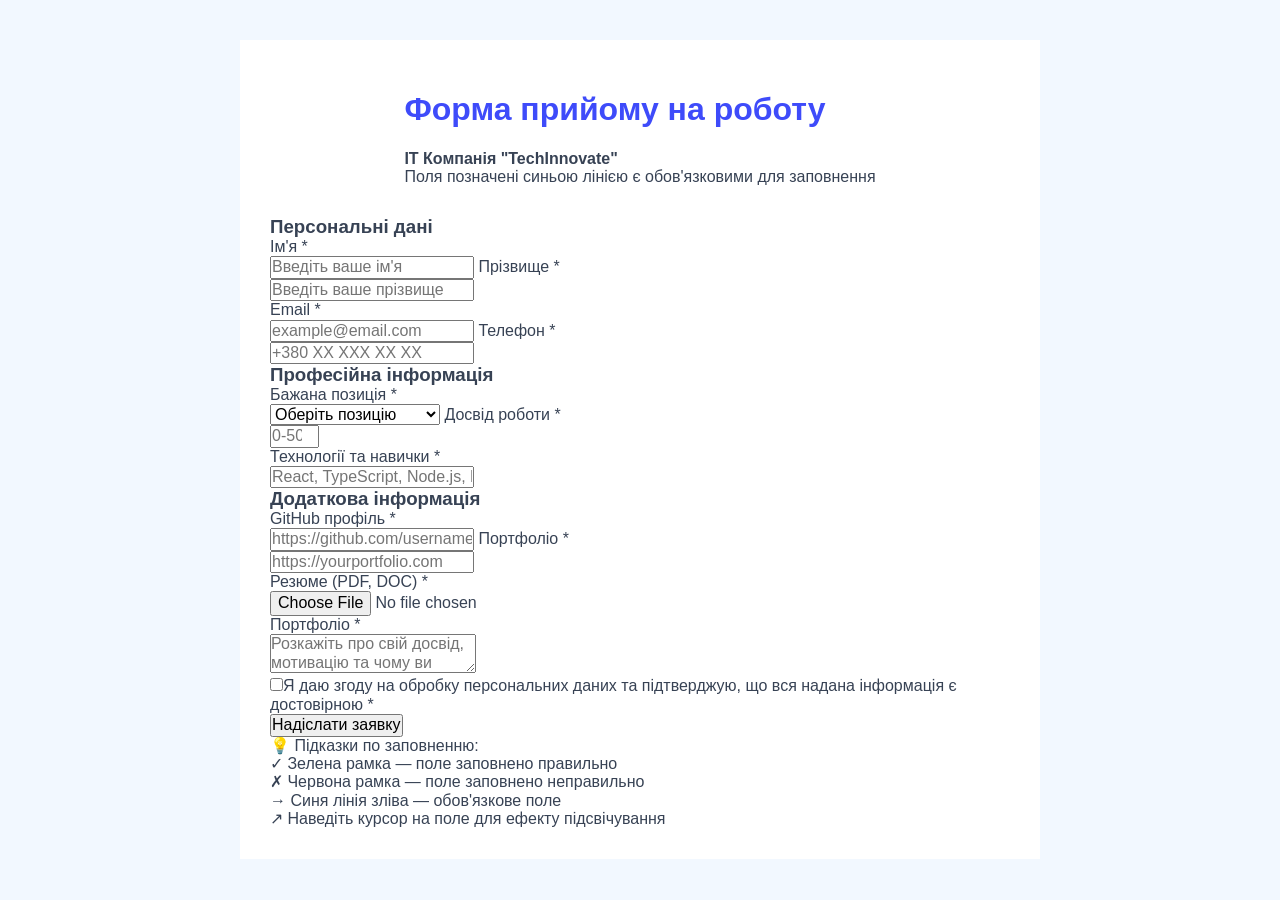
==== less_15/index.html @ 9cc2b10b "Add files via upload" ====
<!DOCTYPE html>
<html lang="en">
<head>
    <meta charset="UTF-8">
    <link rel="stylesheet" href="style/style.css" type="text/css">
    <link rel="stylesheet" href="style/normalize.css">
    <title>Title</title>
</head>
<body>
<div class="wrapper1">
<header>
    <div class="wrapper header-content">
        <h1>Форма прийому на роботу</h1>
        <h4>ІТ Компанія "TechInnovate"</h4>
        <p>Поля позначені синьою лінією є обов'язковими для заповнення</p>
    </div>
</header>
<main>
    <section>
        <div class="wrapper personal-info ">
            <h3>Персональні дані</h3>
            <form class="main-form">
                <div class="wrapper">
                    <label>
                        Ім'я *<br>
                        <input type="text" name="firstname" placeholder="Введіть ваше ім'я" required>
                    </label>
                    <label>
                        Прізвище *<br>
                        <input type="text" name="lastname" placeholder="Введіть ваше прізвище" required>
                    </label>
               </div>
                <div class="wrapper">
                    <label>
                        Email *<br>
                        <input type="email" name="email" placeholder="example@email.com" required>
                    </label>
                    <label>
                        Телефон *<br>
                        <input type="tel" name="number" placeholder="+380 XX XXX XX XX" required>
                    </label>
               </div>
            </form>
        </div>
    </section>
    <section>
        <div class="wrapper prof-info">
            <h3>Професійна інформація</h3>
            <form class="main-form">
                <div class="wrapper">
                    <label>
                        Бажана позиція *<br>
                        <select name="option" required>
                            <option selected>Оберіть позицію</option>
                            <option>Frontend Developer</option>
                            <option>Backend Developer</option>
                            <option>Full Stack Developer</option>
                            <option>DevOps Engineer</option>
                            <option>QA Engineer</option>
                            <option>UI/UX Designer</option>
                            <option>Mobile Developer</option>
                            <option>Data Scientist</option>
                        </select>
                    </label>
                    <label>
                        Досвід роботи *<br>
                        <input type="number" min="0" max="50" name="years" placeholder="0-50" required>
                    </label>
               </div>
                <div class="wrapper">
                    <label>
                        Технології та навички *<br>
                        <input type="text" name="technology" placeholder="React, TypeScript, Node.js, Python.." required>
                    </label>
               </div>
            </form>
        </div>
    </section>
    <section>
        <div class="wrapper extra-info">
            <h3>Додаткова інформація</h3>
            <form class="main-form">
                <div class="wrapper">
                    <label>
                        GitHub профіль *<br>
                        <input type="text" name="git" placeholder="https://github.com/username">
                    </label>
                    <label>
                        Портфоліо *<br>
                        <input type="text" name="portfolio" placeholder="https://yourportfolio.com">
                    </label>
                </div>
                <div class="wrapper">
                    <label>
                        Резюме (PDF, DOC) *<br>
                        <input type="file" name="resume" required>
                    </label>
                </div>
                <div class="wrapper">
                    <label>
                        Портфоліо *<br>
                        <textarea name="short" placeholder="Розкажіть про свій досвід, мотивацію та чому ви хочете приєднатися до нашої команди... (мінімум 50 символів)"></textarea>
                    </label>
                </div>
            </form>
        </div>
    </section>
    <form class="check-box">
        <label>
            <input type="checkbox" name="agree">Я даю згоду на обробку персональних даних та підтверджую, що вся надана інформація є достовірною *
        </label>
    </form>
    <button class="submit" type="submit">Надіслати заявку</button>
</main>
<footer class = "wrapper footter">
    <p class="clue">💡 Підказки по заповненню:</p>
    <p>✓ Зелена рамка — поле заповнено правильно</p>
    <p>✗ Червона рамка — поле заповнено неправильно</p>
    <p>→ Синя лінія зліва — обов'язкове поле</p>
    <p>↗ Наведіть курсор на поле для ефекту підсвічування</p>
</footer>
</body>
</div>
</html>
---- less_15/style/style.css ----
*{
    margin: 0;
    padding: 0;
    box-sizing: border-box;
    text-decoration: none;
    list-style: none;
}
html{
    font-size: 16px;
    font-family: Inter, sans-serif;
}
body{
    background: #f2f8ff;
    color: #374254;
}
.wrapper1{
    width: 100%;
    max-width: 800px;
    margin: 40px auto;
    padding: 30px 30px;
    background: #fff;
}
header{
    display: flex;
    flex-direction: column;
    align-items: center;
    justify-content: center;
    margin-bottom: 30px;

}
header h1{
    font-size: 32px;
    color: #3e4bfa;
}
header
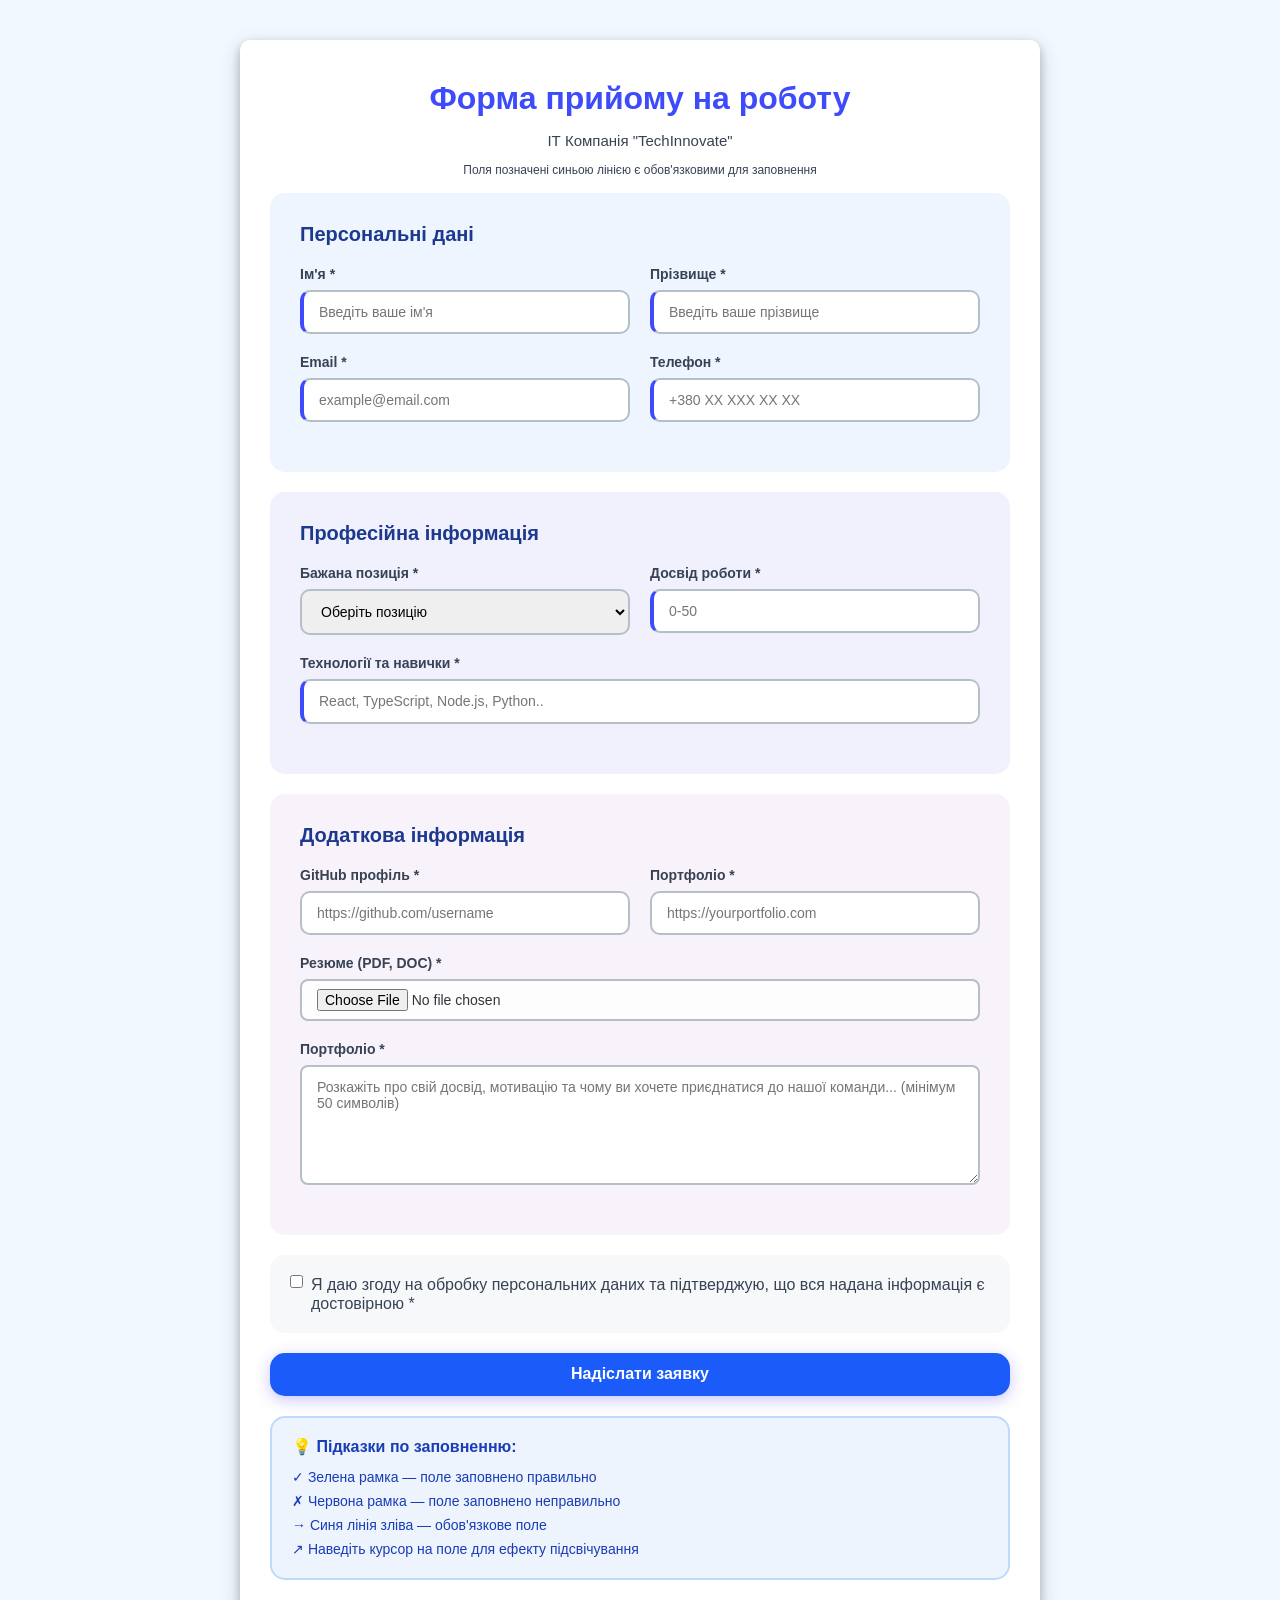
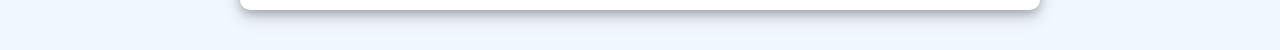
==== commit 99f409f1: "Update index.html" ====
--- a/less_15/index.html
+++ b/less_15/index.html
@@ -8,117 +8,117 @@
 </head>
 <body>
 <div class="wrapper1">
-<header>
-    <div class="wrapper header-content">
-        <h1>Форма прийому на роботу</h1>
-        <h4>ІТ Компанія "TechInnovate"</h4>
-        <p>Поля позначені синьою лінією є обов'язковими для заповнення</p>
-    </div>
-</header>
-<main>
-    <section>
-        <div class="wrapper personal-info ">
-            <h3>Персональні дані</h3>
-            <form class="main-form">
-                <div class="wrapper">
-                    <label>
-                        Ім'я *<br>
-                        <input type="text" name="firstname" placeholder="Введіть ваше ім'я" required>
-                    </label>
-                    <label>
-                        Прізвище *<br>
-                        <input type="text" name="lastname" placeholder="Введіть ваше прізвище" required>
-                    </label>
-               </div>
-                <div class="wrapper">
-                    <label>
-                        Email *<br>
-                        <input type="email" name="email" placeholder="example@email.com" required>
-                    </label>
-                    <label>
-                        Телефон *<br>
-                        <input type="tel" name="number" placeholder="+380 XX XXX XX XX" required>
-                    </label>
-               </div>
-            </form>
+    <header>
+        <div class="wrapper header-content">
+            <h1>Форма прийому на роботу</h1>
+            <h4>ІТ Компанія "TechInnovate"</h4>
+            <p>Поля позначені синьою лінією є обов'язковими для заповнення</p>
         </div>
-    </section>
-    <section>
-        <div class="wrapper prof-info">
-            <h3>Професійна інформація</h3>
-            <form class="main-form">
-                <div class="wrapper">
-                    <label>
-                        Бажана позиція *<br>
-                        <select name="option" required>
-                            <option selected>Оберіть позицію</option>
-                            <option>Frontend Developer</option>
-                            <option>Backend Developer</option>
-                            <option>Full Stack Developer</option>
-                            <option>DevOps Engineer</option>
-                            <option>QA Engineer</option>
-                            <option>UI/UX Designer</option>
-                            <option>Mobile Developer</option>
-                            <option>Data Scientist</option>
-                        </select>
-                    </label>
-                    <label>
-                        Досвід роботи *<br>
-                        <input type="number" min="0" max="50" name="years" placeholder="0-50" required>
-                    </label>
-               </div>
-                <div class="wrapper">
-                    <label>
-                        Технології та навички *<br>
-                        <input type="text" name="technology" placeholder="React, TypeScript, Node.js, Python.." required>
-                    </label>
-               </div>
-            </form>
-        </div>
-    </section>
-    <section>
-        <div class="wrapper extra-info">
-            <h3>Додаткова інформація</h3>
-            <form class="main-form">
-                <div class="wrapper">
-                    <label>
-                        GitHub профіль *<br>
-                        <input type="text" name="git" placeholder="https://github.com/username">
-                    </label>
-                    <label>
-                        Портфоліо *<br>
-                        <input type="text" name="portfolio" placeholder="https://yourportfolio.com">
-                    </label>
-                </div>
-                <div class="wrapper">
-                    <label>
-                        Резюме (PDF, DOC) *<br>
-                        <input type="file" name="resume" required>
-                    </label>
-                </div>
-                <div class="wrapper">
-                    <label>
-                        Портфоліо *<br>
-                        <textarea name="short" placeholder="Розкажіть про свій досвід, мотивацію та чому ви хочете приєднатися до нашої команди... (мінімум 50 символів)"></textarea>
-                    </label>
-                </div>
-            </form>
-        </div>
-    </section>
-    <form class="check-box">
-        <label>
-            <input type="checkbox" name="agree">Я даю згоду на обробку персональних даних та підтверджую, що вся надана інформація є достовірною *
-        </label>
-    </form>
-    <button class="submit" type="submit">Надіслати заявку</button>
-</main>
-<footer class = "wrapper footter">
-    <p class="clue">💡 Підказки по заповненню:</p>
-    <p>✓ Зелена рамка — поле заповнено правильно</p>
-    <p>✗ Червона рамка — поле заповнено неправильно</p>
-    <p>→ Синя лінія зліва — обов'язкове поле</p>
-    <p>↗ Наведіть курсор на поле для ефекту підсвічування</p>
-</footer>
+    </header>
+    <main>
+        <section>
+            <div class="wrapper personal-info ">
+                <h3 class="name-section">Персональні дані</h3>
+                <form class="main-form">
+                    <div class="wrapper form-row">
+                        <label>
+                            Ім'я *<br>
+                            <input type="text" name="firstname" placeholder="Введіть ваше ім'я" required>
+                        </label>
+                        <label>
+                            Прізвище *<br>
+                            <input type="text" name="lastname" placeholder="Введіть ваше прізвище" required>
+                        </label>
+                    </div>
+                    <div class="wrapper form-row">
+                        <label>
+                            Email *<br>
+                            <input type="email" name="email" placeholder="example@email.com" required>
+                        </label>
+                        <label>
+                            Телефон *<br>
+                            <input type="tel" name="number" placeholder="+380 XX XXX XX XX" required>
+                        </label>
+                    </div>
+                </form>
+            </div>
+        </section>
+        <section>
+            <div class="wrapper prof-info">
+                <h3 class="name-section">Професійна інформація</h3>
+                <form class="main-form">
+                    <div class="wrapper form-row">
+                        <label>
+                            Бажана позиція *<br>
+                            <select name="option" required>
+                                <option selected>Оберіть позицію</option>
+                                <option>Frontend Developer</option>
+                                <option>Backend Developer</option>
+                                <option>Full Stack Developer</option>
+                                <option>DevOps Engineer</option>
+                                <option>QA Engineer</option>
+                                <option>UI/UX Designer</option>
+                                <option>Mobile Developer</option>
+                                <option>Data Scientist</option>
+                            </select>
+                        </label>
+                        <label>
+                            Досвід роботи *<br>
+                            <input type="number" min="0" max="50" name="years" placeholder="0-50" required>
+                        </label>
+                    </div>
+                    <div class="wrapper form-row">
+                        <label>
+                            Технології та навички *<br>
+                            <input type="text" name="technology" placeholder="React, TypeScript, Node.js, Python.." required>
+                        </label>
+                    </div>
+                </form>
+            </div>
+        </section>
+        <section>
+            <div class="wrapper extra-info">
+                <h3 class="name-section">Додаткова інформація</h3>
+                <form class="main-form">
+                    <div class="wrapper form-row">
+                        <label>
+                            GitHub профіль *<br>
+                            <input type="text" name="git" placeholder="https://github.com/username">
+                        </label>
+                        <label>
+                            Портфоліо *<br>
+                            <input type="text" name="portfolio" placeholder="https://yourportfolio.com">
+                        </label>
+                    </div>
+                    <div class="wrapper form-row">
+                        <label>
+                            Резюме (PDF, DOC) *<br>
+                            <input type="file" name="resume" required>
+                        </label>
+                    </div>
+                    <div class="wrapper form-row">
+                        <label>
+                            Портфоліо *<br>
+                            <textarea name="short" placeholder="Розкажіть про свій досвід, мотивацію та чому ви хочете приєднатися до нашої команди... (мінімум 50 символів)"></textarea>
+                        </label>
+                    </div>
+                </form>
+            </div>
+        </section>
+        <form class="check-box">
+            <label>
+                <input type="checkbox" name="agree">Я даю згоду на обробку персональних даних та підтверджую, що вся надана інформація є достовірною *
+            </label>
+        </form>
+        <button class="submit" type="submit">Надіслати заявку</button>
+    </main>
+    <footer class = "wrapper footer">
+        <p class="clue">💡 Підказки по заповненню:</p>
+        <p>✓ Зелена рамка — поле заповнено правильно</p>
+        <p>✗ Червона рамка — поле заповнено неправильно</p>
+        <p>→ Синя лінія зліва — обов'язкове поле</p>
+        <p>↗ Наведіть курсор на поле для ефекту підсвічування</p>
+    </footer>
+</div>
 </body>
-</div>
-</html>+</html>
--- a/less_15/style/style.css
+++ b/less_15/style/style.css
@@ -1,6 +1,14 @@
+/*
+* Prefixed by https://autoprefixer.github.io
+* PostCSS: v8.4.14,
+* Autoprefixer: v10.4.7
+* Browsers: last 4 version
+*/
+
 *{
     margin: 0;
     padding: 0;
+    -webkit-box-sizing: border-box;
     box-sizing: border-box;
     text-decoration: none;
     list-style: none;
@@ -19,17 +27,246 @@
     margin: 40px auto;
     padding: 30px 30px;
     background: #fff;
+    -webkit-box-shadow: 0 4px 8px 0 rgba(0, 0, 0, 0.2), 0 6px 20px 0 rgba(0, 0, 0, 0.19) ;
+    box-shadow: 0 4px 8px 0 rgba(0, 0, 0, 0.2), 0 6px 20px 0 rgba(0, 0, 0, 0.19) ;
+    border-radius: 10px;
 }
 header{
-    display: flex;
-    flex-direction: column;
+    display: -webkit-box;
+    display: -ms-flexbox;
+    display: flex;
+    -webkit-box-orient: vertical;
+    -webkit-box-direction: normal;
+    -ms-flex-direction: column;
+    flex-direction: column;
+    -webkit-box-align: center;
+    -ms-flex-align: center;
     align-items: center;
+    -webkit-box-pack: center;
+    -ms-flex-pack: center;
     justify-content: center;
-    margin-bottom: 30px;
+    margin-bottom: 5px;
 
 }
 header h1{
     font-size: 32px;
     color: #3e4bfa;
-}
-header+    margin: 10px 0 0 0;
+
+}
+.header-content{
+    display: -webkit-box;
+    display: -ms-flexbox;
+    display: flex;
+    -webkit-box-orient: vertical;
+    -webkit-box-direction: normal;
+    -ms-flex-direction: column;
+    flex-direction: column;
+    -webkit-box-align: center;
+    -ms-flex-align: center;
+    align-items: center;
+    -webkit-box-pack: center;
+    -ms-flex-pack: center;
+    justify-content: center;
+    row-gap: 15px
+}
+header h4{
+    font-size: 15px;
+    font-weight: 440;
+}
+header p{
+    font-size: 12px;
+    font-weight: 400;
+    margin-bottom: 10px;
+}
+.personal-info{
+    display: -webkit-box;
+    display: -ms-flexbox;
+    display: flex;
+    -webkit-box-orient: vertical;
+    -webkit-box-direction: normal;
+    -ms-flex-direction: column;
+    flex-direction: column;
+    background: #eef5ff;
+    padding: 30px 30px;
+    border-radius: 15px;
+    margin-bottom: 20px;
+}
+.name-section{
+    font-size: 20px;
+    color: #1c398d;
+    margin: 0 0 20px 0;
+}
+.main-form .form-row{
+    display: -webkit-box;
+    display: -ms-flexbox;
+    display: flex;
+    gap:20px;
+    margin-bottom: 20px;
+}
+.main-form label{
+    display: -webkit-box;
+    display: -ms-flexbox;
+    display: flex;
+    -webkit-box-orient: vertical;
+    -webkit-box-direction: normal;
+    -ms-flex-direction: column;
+    flex-direction: column;
+    width: 100%;
+    font-size: 14px;
+    font-weight: 600;
+    color: #374254;
+    gap: 8px
+}
+.main-form input {
+    width: 100%;
+    padding: 12px 15px;
+    border: 2px solid #b5bfc8;
+    border-radius: 10px;
+    font-family: inherit;
+    font-size: 14px;
+    outline: none;
+    border-left: 4px solid #3e4bfa;
+}
+
+.main-form input:hover {
+    background-color: #f9fbff;
+    border-color: #cbdcfd;
+}
+.main-form input:focus{
+    border: 2px solid #3e4bfa;
+    -webkit-box-shadow: 2px 4px 8px 0 rgba(0, 0, 0, 0.2), 0 6px 20px 0 rgba(0, 0, 0, 0.19) ;
+    box-shadow: 2px 4px 8px 0 rgba(0, 0, 0, 0.2), 0 6px 20px 0 rgba(0, 0, 0, 0.19) ;
+}
+.prof-info{
+    display: -webkit-box;
+    display: -ms-flexbox;
+    display: flex;
+    -webkit-box-orient: vertical;
+    -webkit-box-direction: normal;
+    -ms-flex-direction: column;
+    flex-direction: column;
+    background: #f1f1fd;
+    padding: 30px 30px;
+    border-radius: 15px;
+    margin-bottom: 20px;
+}
+.extra-info{
+    display: -webkit-box;
+    display: -ms-flexbox;
+    display: flex;
+    -webkit-box-orient: vertical;
+    -webkit-box-direction: normal;
+    -ms-flex-direction: column;
+    flex-direction: column;
+    background: #f8f2fb;
+    padding: 30px 30px;
+    border-radius: 15px;
+    margin-bottom: 20px;
+}
+select{
+    width: 100%;
+    padding: 12px 15px;
+    border: 2px solid #b5bfc8;
+    border-radius: 10px;
+    font-family: inherit;
+    font-size: 14px;
+    outline: none;
+    cursor: pointer;
+}
+select:focus{
+    border: 2px solid #3e4bfa;
+    -webkit-box-shadow: 2px 4px 8px 0 rgba(0, 0, 0, 0.2), 0 6px 20px 0 rgba(0, 0, 0, 0.19) ;
+    box-shadow: 2px 4px 8px 0 rgba(0, 0, 0, 0.2), 0 6px 20px 0 rgba(0, 0, 0, 0.19) ;
+}
+.extra-info input{
+    border: 2px solid #b5bfc8;
+}
+.main-form textarea {
+    width: 100%;
+    min-height: 120px;
+    padding: 12px 15px;
+    border-radius: 8px;
+    border: 2px solid #b5bfc8;
+    font-family: inherit;
+    font-size: 14px;
+    resize: vertical;
+}
+.main-form input[type="file"]{
+    background: #fdfdfd;
+    color: #333439;
+    border: 2px solid #b5bfc8;
+    padding: 8px 15px;
+    border-radius: 8px;
+    margin-right: 15px;
+    cursor: pointer;
+}
+
+.main-form textarea:focus{
+    border: 2px solid #3e4bfa;
+    -webkit-box-shadow: 2px 4px 8px 0 rgba(0, 0, 0, 0.2), 0 6px 20px 0 rgba(0, 0, 0, 0.19) ;
+    box-shadow: 2px 4px 8px 0 rgba(0, 0, 0, 0.2), 0 6px 20px 0 rgba(0, 0, 0, 0.19) ;
+}
+
+.check-box {
+    background: #f7f8f9;
+    padding: 20px;
+    border-radius: 15px;
+    margin-bottom: 20px;
+}
+.check-box label{
+    display: -webkit-box;
+    display: -ms-flexbox;
+    display: flex;
+    -webkit-box-align: start;
+    -ms-flex-align: start;
+    align-items: flex-start;
+    gap: 8px;
+    font-size: 16px;
+    line-height: 1.2;
+    cursor: pointer;
+    color: #374254;
+}
+.submit{
+    width: 100%;
+    padding: 12px 15px;
+    background-color: #1a5bf9;
+    border-radius: 15px;
+    color: #fff;
+    font-family: inherit;
+    font-size: 16px;
+    border: none;
+    cursor: pointer;
+    -webkit-box-shadow: 0 4px 15px rgba(74, 66, 243, 0.3);
+    box-shadow: 0 4px 15px rgba(74, 66, 243, 0.3);
+    font-weight: 600;
+    margin-bottom: 20px;
+}
+.submit:hover{
+    background: #3e36d6;
+    -webkit-box-shadow: 0 6px 20px rgba(74, 66, 243, 0.4);
+    box-shadow: 0 6px 20px rgba(74, 66, 243, 0.4);
+}
+.footer{
+    padding: 20px;
+    background: #edf4fd;
+    border-radius: 15px;
+    border: 2px solid #bdd9fd;
+    display: -webkit-box;
+    display: -ms-flexbox;
+    display: flex;
+    -webkit-box-orient: vertical;
+    -webkit-box-direction: normal;
+    -ms-flex-direction: column;
+    flex-direction: column;
+    row-gap: 8px;
+    color: #193cb7;
+}
+footer > p{
+    font-size: 14px;
+}
+.footer .clue{
+    font-size: 16px;
+    font-weight: 600;
+    margin-bottom: 5px;
+}
